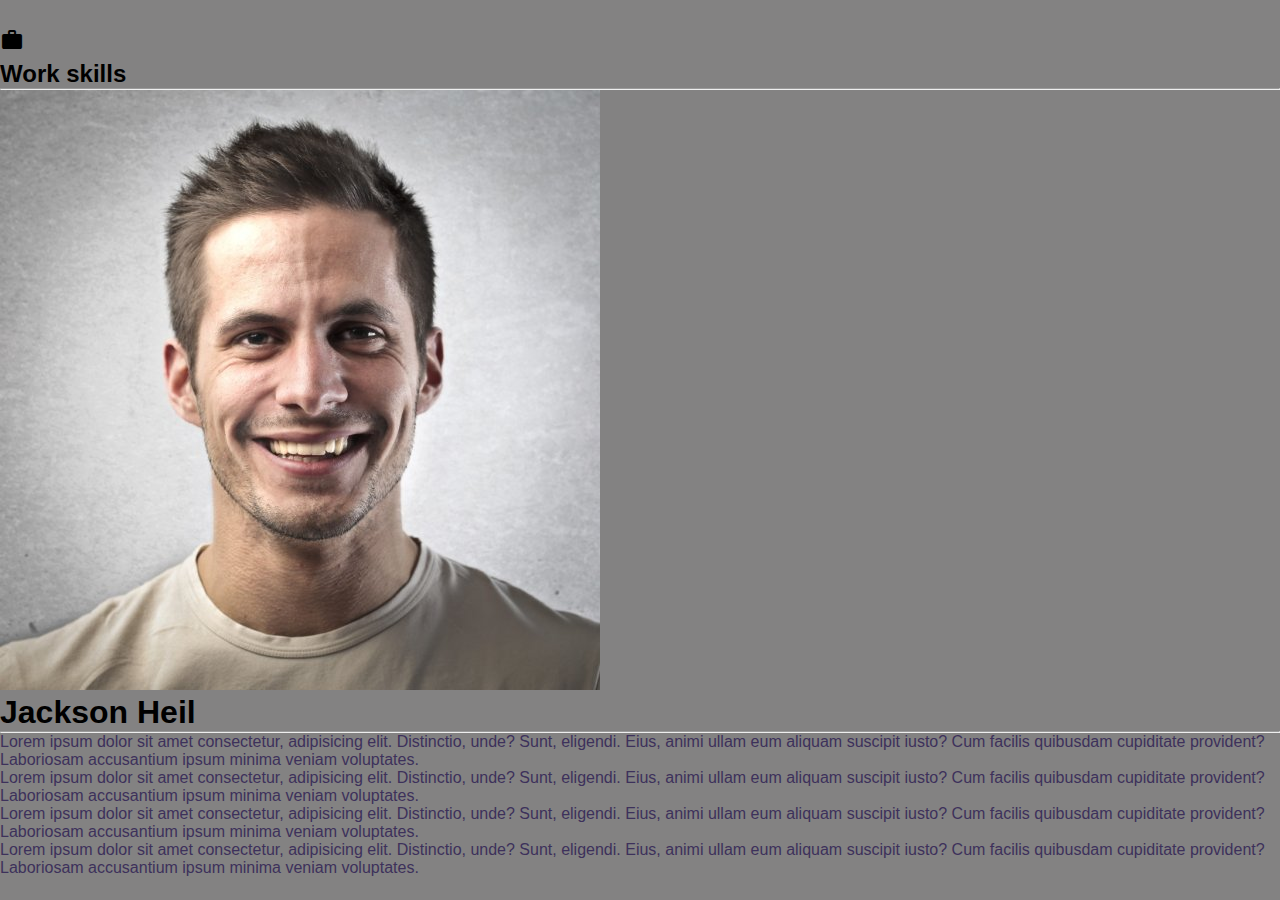
==== index2.html @ d05c0b28 "some changes" ====
<!DOCTYPE html>
<html>
    <head>
        <title>
            CV
        </title>
        <meta charset="UTF-8">
        <link href="style.css" rel="stylesheet">
        <link rel="stylesheet" href="https://fonts.googleapis.com/icon?family=Material+Icons">
        <link rel="preconnect" href="https://fonts.googleapis.com">
        <link rel="preconnect" href="https://fonts.gstatic.com" crossorigin>
        <link href="https://fonts.googleapis.com/css2?family=Roboto:ital,wght@0,400;0,900;1,700;1,900&display=swap"
            rel="stylesheet">
    </head>
    <body>
        <div id="container">
            <div id="leftSide">
                <h1>
                    <i class="material-icons">work</i>
                    <h2 id="header1">Work skills<hr></h2>
                </h1>
            </div>
            <div><img src="images/face.jpeg" class="image"></div>
            <div id="mainSide">
                <h1>Jackson Heil<hr></h1>
                <p>Lorem ipsum dolor sit amet consectetur, adipisicing elit. Distinctio, unde? Sunt, eligendi. Eius, animi ullam eum aliquam suscipit iusto? Cum facilis quibusdam cupiditate provident? Laboriosam accusantium ipsum minima veniam voluptates.</p>
                <p>Lorem ipsum dolor sit amet consectetur, adipisicing elit. Distinctio, unde? Sunt, eligendi. Eius, animi ullam eum
                    aliquam suscipit iusto? Cum facilis quibusdam cupiditate provident? Laboriosam accusantium ipsum minima veniam
                    voluptates.</p>
                    <p>Lorem ipsum dolor sit amet consectetur, adipisicing elit. Distinctio, unde? Sunt, eligendi. Eius, animi ullam eum
                        aliquam suscipit iusto? Cum facilis quibusdam cupiditate provident? Laboriosam accusantium ipsum minima veniam
                        voluptates.</p>
                        <p>Lorem ipsum dolor sit amet consectetur, adipisicing elit. Distinctio, unde? Sunt, eligendi. Eius, animi ullam eum
                            aliquam suscipit iusto? Cum facilis quibusdam cupiditate provident? Laboriosam accusantium ipsum minima veniam
                            voluptates.</p>
            </div>
        </div>
    </body>
</html>
---- style.css ----
*{
	margin: 0;
	padding: 0;
	box-sizing: border-box;
}
body{
	background: rgb(131, 130, 130);
	display: flex;
	justify-content: center;
	align-items: center;
	min-height: 100vh;
	font-family: 'Poppins', sans-serif;
}
.container{
	position: relative;
	width: 100%;
	max-width: 1000px;
	min-height: 1000px;
	background: #ff79ba;
	display: grid;
	grid-template-columns: 2fr 1fr;
	box-shadow: 0 35px 55px;
	margin: 50px;
}
.container .left_side{
	position: relative;
	background: white;
	padding: 40px;
}
.container .right_side{
	position: relative;
	background: #141414;
	padding: 40px;
}
.profile_container{
	position: relative;
	display: flex;
	flex-direction: column;
	align-items: center;
	padding-bottom: 20px;
}
.profile_container .image_box{
	position: relative;
	width: 200px;
	height: 200px;
	border-radius: 50%;
	overflow: hidden;
	border: 5px solid #d4af37;
}
.profile_container .image_box img{
	position: absolute;
	top: 0;
	left: 0;
	width: 100%;
	height: 100%;
	object-fit: cover;
}
.profile_container h2{
	color: white;
	font-size: 1.5em;
	margin-top: 20px;
	text-transform: uppercase;
	text-align: center;
	font-weight: 600;
	line-height: 1.4em;
}
.profile_container h2 span{
	font-size: 0.8em;
	font-weight: 300;
}
.contact_info{
	padding-top: 20px;
}
.title{
	color: #d4af37;
	text-transform: uppercase;
	font-weight: 600;
	letter-spacing: 1px;
	margin-bottom: 20px;
}
.contact_info ul{
	position: relative;
}
.contact_info ul li{
	position: relative;
	list-style: none;
	margin: 10px 0;
	cursor: pointer;
}
.contact_info ul li .icon{
	display: inline-block;
	width: 30px;
	font-size: 18px;
	color: #d4af37;
}
.contact_info ul li span{
	color: white;
	font-weight: 300;
}
.contact_info.education li{
	margin-bottom: 15px;
}
.contact_info.education h5{
	color:#d4af37 ;
	font-weight: 500;
}
.contact_info.education h4:nth-child(2){
	color: #fff;
	font-weight: 500;
}
.contact_info.education h4{
	color: #fff;
	font-weight: 300;
}
.contact_info.language .percent{
	position: relative;
	width: 100%;
	height: 6px;
	background: #fff;
	display: block;
	margin-top: 5px;
	border-radius: 10px;	
}
.contact_info.language .percent div{
	position: absolute;
	top: 0;
	left: 0;
	height: 100%;
	background: #d4af37;
	border-radius: 10px;
}
.about{
	margin-bottom: 50px;
}
.about:last-child{
	margin-bottom: 0;
}
.title2{
	color: #d4af37;
	text-transform: uppercase;
	letter-spacing: 1px;
	margin-bottom: 10px;
}
p{
	color: #3D315B;
}
.about .box{
	display: flex;
	flex-direction: row;
	margin: 20px 0;
}
.about .box .year_company{
	min-width: 150px;
}
.about .box .year_company h5{
	text-transform: uppercase;
	color: #848c90;
	font-weight: 600;
}
.about .box .text h4{
	text-transform: uppercase;
	color: #d4af37;
	font-size: 16px;
}
.skills .box{
	position: relative;
	width: 100%;
	display: grid;
	grid-template-columns: 150px 1fr;
	justify-content: center;
	align-items: center;
}
.skills .box h4{
	text-transform: uppercase;
	color: #848c99;
	font-weight: 500;
}
.skills .box .percent{
	position: relative;
	width: 100%;
	height: 10px;
	background: rgb(71, 71, 71);
	border-radius: 10px;
}
.skills .box .percent div{
	position: absolute;
	top: 0;
	left: 0;
	height: 100%;
	background: #d4af37;
	border-radius: 10px;
}
.interest ul{
	display: grid;
	grid-template-columns: repeat(4, 1fr);
}
.interest ul li{
	list-style: none;
	color: #333;
	font-weight: 500;
	margin: 10px 0;
}
.interest ul li .icon{
	color: #03a9f4;
	font-size: 20px;
	width: 20px;
}
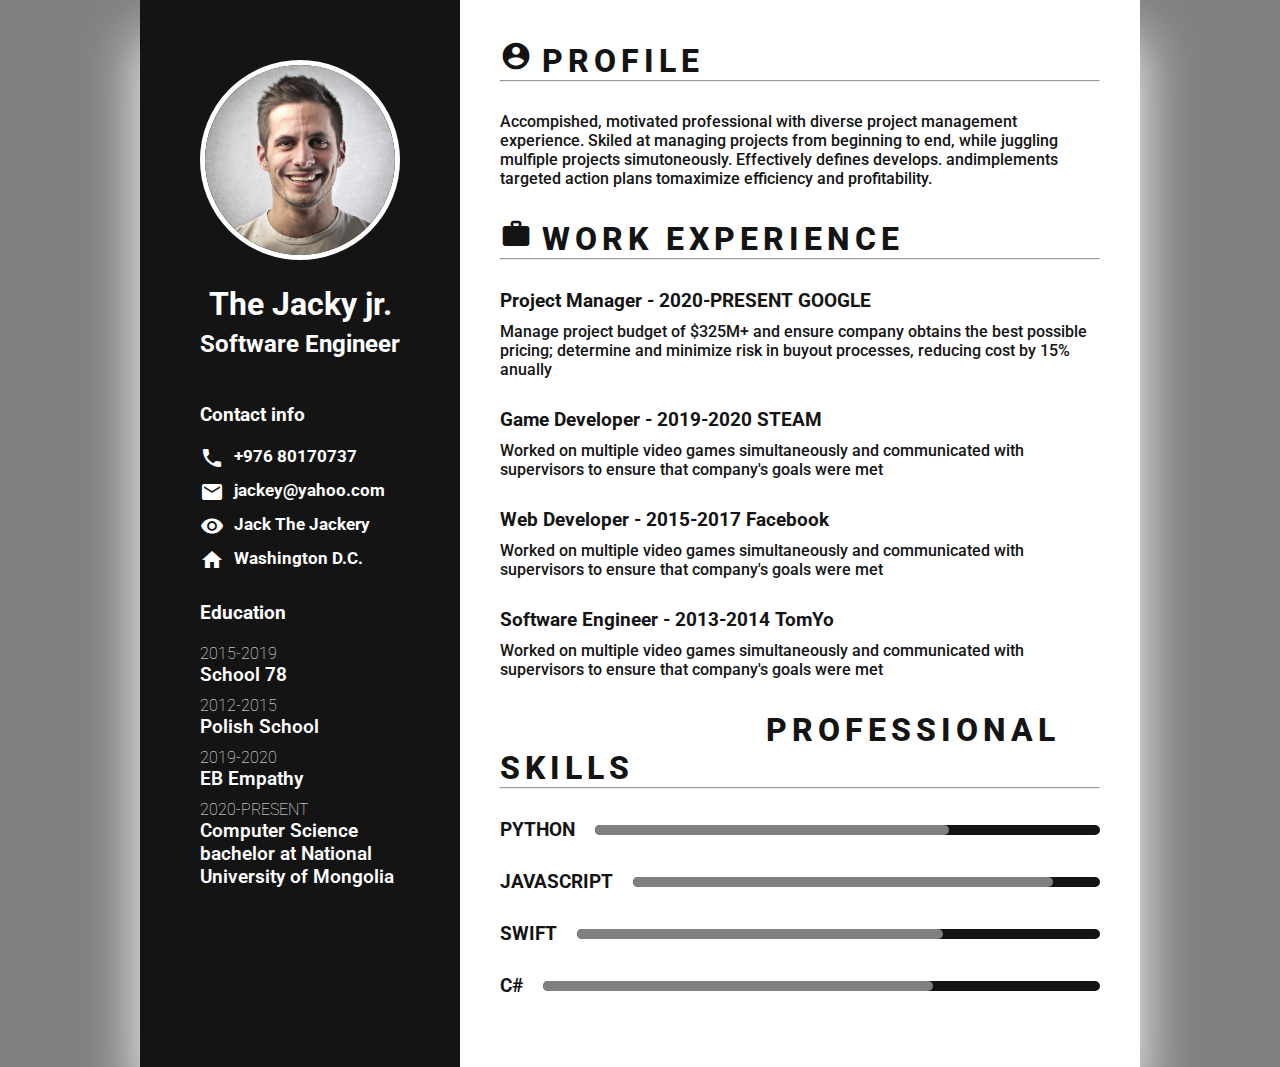
==== commit efaae4b0: "complete cv" ====
--- a/index2.html
+++ b/index2.html
@@ -5,7 +5,7 @@
             CV
         </title>
         <meta charset="UTF-8">
-        <link href="style.css" rel="stylesheet">
+        <link href="style2.css" rel="stylesheet">
         <link rel="stylesheet" href="https://fonts.googleapis.com/icon?family=Material+Icons">
         <link rel="preconnect" href="https://fonts.googleapis.com">
         <link rel="preconnect" href="https://fonts.gstatic.com" crossorigin>
@@ -15,24 +15,88 @@
     <body>
         <div id="container">
             <div id="leftSide">
-                <h1>
-                    <i class="material-icons">work</i>
-                    <h2 id="header1">Work skills<hr></h2>
-                </h1>
+                <div><img src="images/face.jpeg" class="image"></div>
+                <div class="description">
+                    <h1 class="name">The Jacky jr.</h1>
+                    <h2 class="work">Software Engineer</h2>
+                </div>
+                <h3>Contact info</h3>
+                <div class="box">
+                    <i class="material-icons">phone</i>
+                    <h2 id="header1">+976 80170737</h2>
+                    <p></p>
+                </div>
+                <div class="box">
+                    <i class="material-icons">mail</i>
+                    <h2 id="header1">jackey@yahoo.com</h2>
+                </div>
+                <div class="box">
+                    <i class="material-icons">visibility</i>
+                    <h2 id="header1">Jack The Jackery</h2>
+                </div>
+                <div class="box">
+                    <i class="material-icons">home</i>
+                    <h2 id="header1">Washington D.C.</h2>
+                </div>
+                <h3>Education</h3>
+                <div class="boxEd">
+                    <h4>2015-2019</h4>
+                    <h2 id="header1">School 78</h2>
+                </div>
+                <div class="boxEd">
+                    <h4>2012-2015</h4>
+                    <h2 id="header1">Polish School</h2>
+                </div>
+                <div class="boxEd">
+                    <h4>2019-2020</h4>
+                    <h2 id="header1">EB Empathy</h2>
+                </div>
+                <div class="boxEd">
+                    <h4>2020-PRESENT</h4>
+                    <h2 id="header1">Computer Science bachelor at National University of Mongolia</h2>
+                </div>
             </div>
-            <div><img src="images/face.jpeg" class="image"></div>
             <div id="mainSide">
-                <h1>Jackson Heil<hr></h1>
-                <p>Lorem ipsum dolor sit amet consectetur, adipisicing elit. Distinctio, unde? Sunt, eligendi. Eius, animi ullam eum aliquam suscipit iusto? Cum facilis quibusdam cupiditate provident? Laboriosam accusantium ipsum minima veniam voluptates.</p>
-                <p>Lorem ipsum dolor sit amet consectetur, adipisicing elit. Distinctio, unde? Sunt, eligendi. Eius, animi ullam eum
-                    aliquam suscipit iusto? Cum facilis quibusdam cupiditate provident? Laboriosam accusantium ipsum minima veniam
-                    voluptates.</p>
-                    <p>Lorem ipsum dolor sit amet consectetur, adipisicing elit. Distinctio, unde? Sunt, eligendi. Eius, animi ullam eum
-                        aliquam suscipit iusto? Cum facilis quibusdam cupiditate provident? Laboriosam accusantium ipsum minima veniam
-                        voluptates.</p>
-                        <p>Lorem ipsum dolor sit amet consectetur, adipisicing elit. Distinctio, unde? Sunt, eligendi. Eius, animi ullam eum
-                            aliquam suscipit iusto? Cum facilis quibusdam cupiditate provident? Laboriosam accusantium ipsum minima veniam
-                            voluptates.</p>
+                <div class="mainBox">
+                    <h1 class="head"><i class="material-icons icon">account_circle</i>Profile<hr></h1>
+                    <p>Accompished, motivated professional with diverse project management experience.
+                        Skiled at managing projects from beginning to end, while juggling mulfiple projects simutoneously.
+                        Effectively defines develops. andimplements targeted action plans tomaximize efficiency and profitability.</p>
+                </div>
+                <div class="mainBox">
+                    <h1 class="head"><i class="material-icons icon">work</i>Work Experience<hr></h1>
+                    <div class="experience">
+                        <h3>Project Manager - 2020-PRESENT GOOGLE</h3>
+                        <p>Manage project budget of $325M+ and ensure company obtains the best possible pricing; determine and minimize risk in buyout processes, reducing cost by 15% anually</p>
+                        <h3>Game Developer - 2019-2020 STEAM</h3>
+                        <p>Worked on multiple video games simultaneously and communicated with supervisors to ensure that company's goals were met</p>
+                        <h3>Web Developer - 2015-2017 Facebook</h3>
+                        <p>Worked on multiple video games simultaneously and communicated with supervisors to ensure that company's goals were met</p>
+                        <h3>Software Engineer - 2013-2014 TomYo</h3>
+                        <p>Worked on multiple video games simultaneously and communicated with supervisors to ensure that company's goals were met</p>
+                    </div>
+                </div>
+                <div class="mainBox">
+                    <h1 class="head"><i class="material-icons icon">verified</i>Professional Skills<hr></h1>
+                    <div class="skill">
+                        <div class="skillBox">
+                            <h3>PYTHON</h3>
+                            <div class="bar"><div class="insideBar"></div></div>
+                        </div>
+                        <div class="skillBox">
+                            <h3>JAVASCRIPT</h3>
+                            <div class="bar"><div class="insideBar ninety"></div></div>
+                        </div>
+                        <div class="skillBox">
+                            <h3>SWIFT</h3>
+                            <div class="bar"><div class="insideBar"></div></div>
+                        </div>
+                        <div class="skillBox">
+                            <h3>C#</h3>
+                            <div class="bar"><div class="insideBar"></div></div>
+                        </div>
+                    </div>
+                </div>
             </div>
         </div>
     </body>
--- a/style2.css
+++ b/style2.css
@@ -0,0 +1,109 @@
+*{
+	margin: 0;
+	padding: 0;
+	box-sizing: border-box;
+}
+body {
+    font-family: 'Roboto', sans-serif;
+    background-color: gray;
+    min-height: 100vh;
+    display: flex;
+    justify-content: center;
+    align-items: center;
+}
+#container {
+    display: flex;
+    max-width: 1000px;
+    min-height: 1000px;
+    background-color: white;
+    box-shadow: 0 35px 55px white;
+    position: relative;
+    color: #141414;
+}
+#leftSide {
+    background-color: #141414;
+    color: white;
+    padding: 60px;
+    display: flex;
+    flex-direction: column;
+    max-width: 40%;
+}
+.image {
+    width: 200px;
+    border: 5px solid white;
+    border-radius: 50%;
+}
+#mainSide {
+    display: flex;
+    flex-direction: column;
+    padding: 40px;
+}
+.description {
+    display: flex;
+    flex-direction: column;
+    align-items: center;
+    margin-bottom: 20px;
+    margin-top: 20px;
+    line-height: 2.5rem;
+}
+.icon {
+    font-size: 2rem !important;
+    margin-right: 10px;
+}
+.head {
+    letter-spacing: 5px;
+    font-weight: 800;
+    text-transform: uppercase;
+    margin-bottom: 30px;
+}
+.mainBox p {
+    margin-bottom: 30px;
+    line-height: normal;
+    font-weight: 500;
+}
+.experience h3 {
+    margin-bottom: 10px;
+}
+.skillBox {
+    margin-bottom: 30px;
+    display: flex;
+    align-items: center;
+}
+.bar {
+    margin-left: 20px;
+    height: 10px;
+    width: 100%;
+    background-color: #141414;
+    border-radius: 10px;
+}
+.insideBar {
+    height: 10px;
+    width: 70%;
+    background-color: gray;
+    border-radius: 10px;
+}
+.insideBar.ninety {
+    width: 90%;
+}
+#leftSide>h3 {
+    margin-top: 20px;
+    margin-bottom: 20px;
+}
+.box {
+    display: flex;
+    margin-bottom: 10px;
+    font-size: 0.7rem;
+}
+.box>.material-icons {
+    margin-right:10px;
+}
+.boxEd {
+    margin-bottom: 10px;
+}
+.boxEd h4 {
+    font-weight: 100;
+}
+.boxEd h2 {
+    font-weight: 600;
+    font-size: 1.2rem;
+}